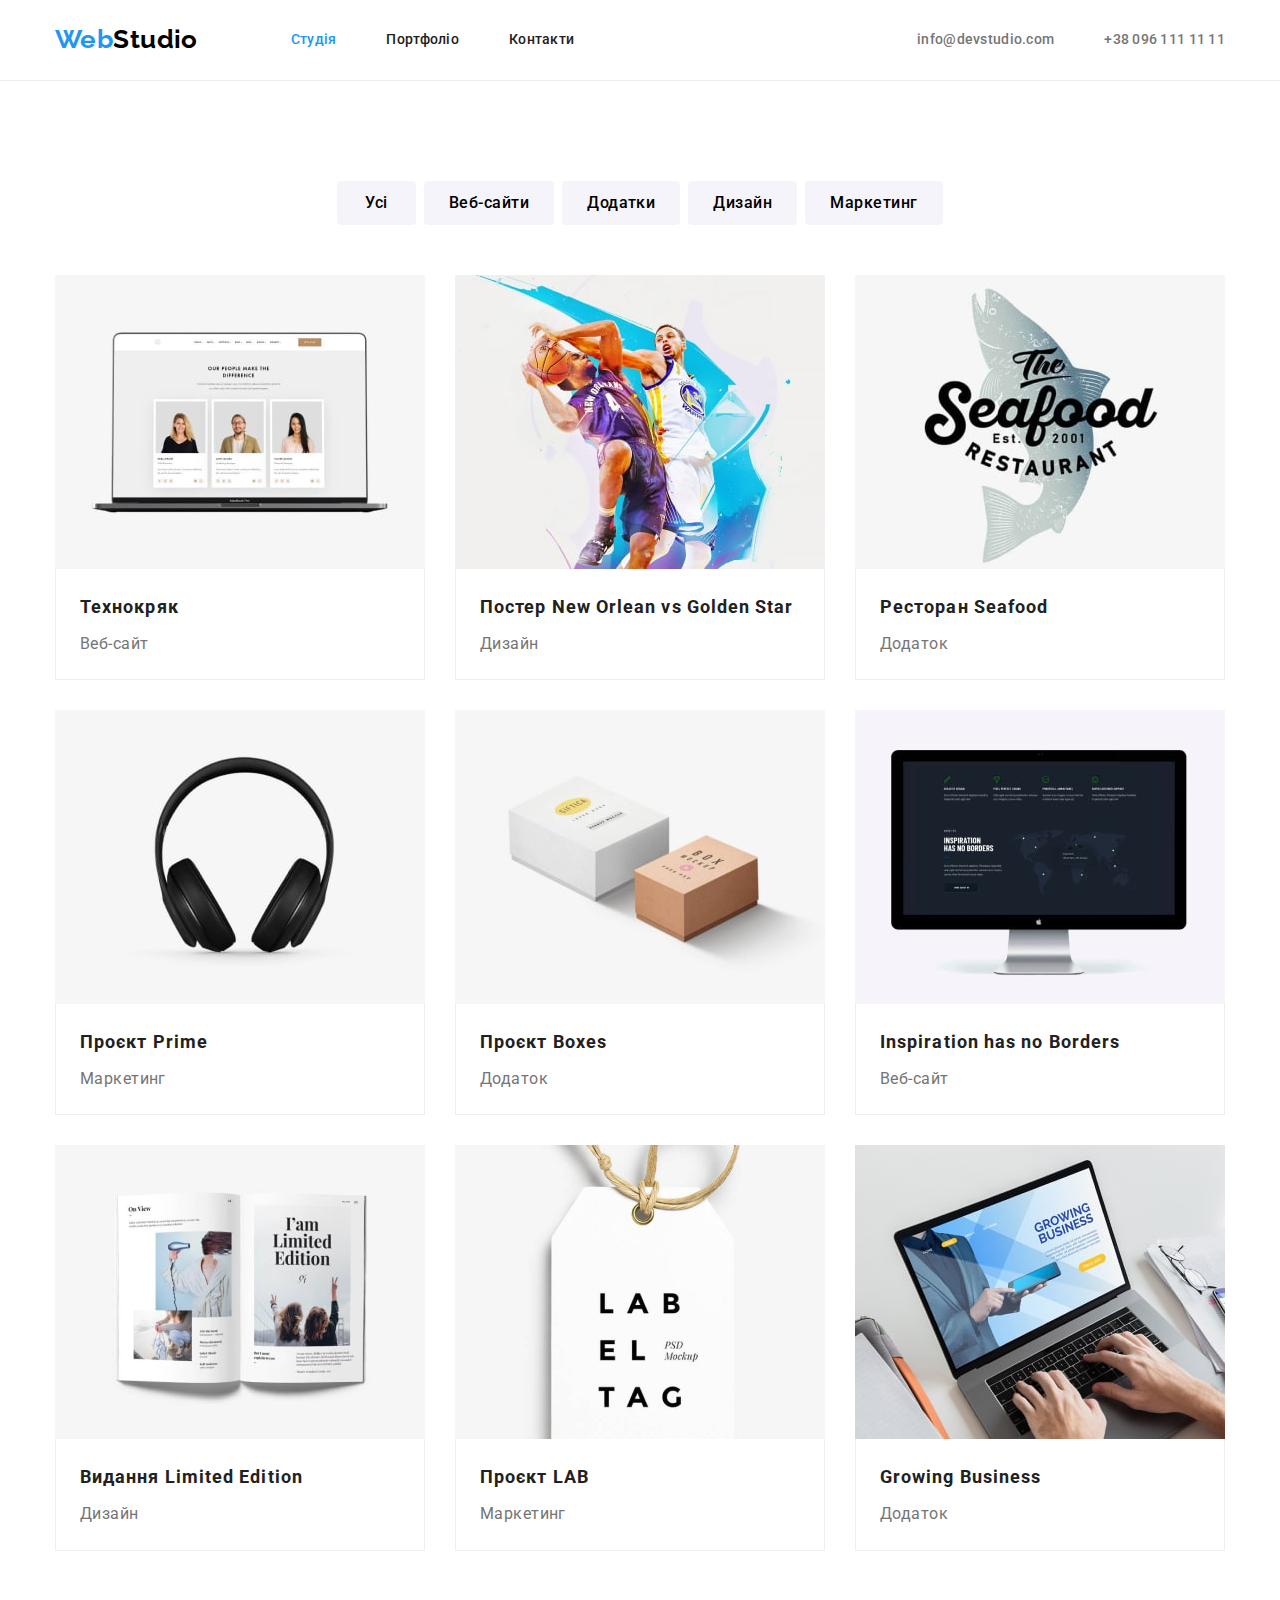
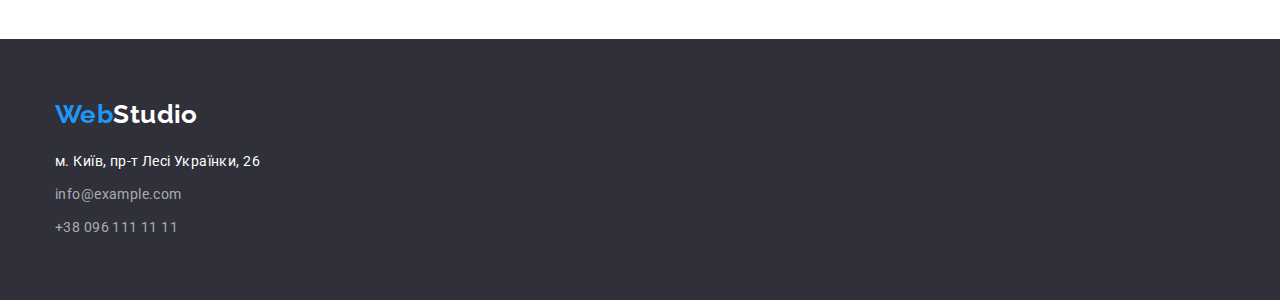
==== portpholio.html @ 0f4ca8cf "start HW4" ====
<!DOCTYPE html>
<html lang="uk">
  <head>
    <meta charset="UTF-8" />
    <meta http-equiv="X-UA-Compatible" content="IE=edge" />
    <meta name="viewport" content="width=device-width, initial-scale=1.0" />
    <title>Portfolio</title>
    <link
      rel="stylesheet"
      href="https://cdn.jsdelivr.net/npm/modern-normalize@1.1.0/modern-normalize.min.css"
    />
    <link rel="stylesheet" href="./CSS/styles.css" />
    <link rel="preconnect" href="https://fonts.googleapis.com" />
    <link rel="preconnect" href="https://fonts.gstatic.com" crossorigin />
    <link
      href="https://fonts.googleapis.com/css2?family=Raleway:wght@700&family=Roboto:wght@400;500;700;900&display=swap"
      rel="stylesheet"
    />
  </head>
  <body>
    <!-- header -->
    <header class="page-header">
      <div class="container header-container">
        <nav class="navigation-header">
          <a href="./index.html" class="logo"
            ><span class="web">Web</span>Studio</a
          >
          <ul class="menu-list">
            <li class="header-item">
              <a href="./index.html" class="link current">Студія</a>
            </li>
            <li class="header-item">
              <a href="./portpholio.html" class="link">Портфоліо</a>
            </li>
            <li class="header-item">
              <a href="#adresa" class="link">Контакти</a>
            </li>
          </ul>
        </nav>
        <ul class="menu-list">
          <li class="phone-email-header">
            <a href="mailto:info@devstudio.com" class="email"
              >info@devstudio.com</a
            >
          </li>
          <li class="phone-email-header">
            <a href="tel:+380961111111" class="phone">+38 096 111 11 11</a>
          </li>
        </ul>
      </div>
    </header>
    <!-- portfolio -->
    <main>
      <section class="portfolio-section section">
        <div class="container">
          <h1 class="visually-hidden">Портфоліо</h1>
          <ul class="list portfolio-menu">
            <li class="portfolio-li">
              <button type="button" class="portfolio-btn all">Усі</button>
            </li>
            <li class="portfolio-li">
              <button type="button" class="portfolio-btn">Веб-сайти</button>
            </li>
            <li class="portfolio-li">
              <button type="button" class="portfolio-btn">Додатки</button>
            </li>
            <li class="portfolio-li">
              <button type="button" class="portfolio-btn">Дизайн</button>
            </li>
            <li class="portfolio-li">
              <button type="button" class="portfolio-btn">Маркетинг</button>
            </li>
          </ul>
          <ul class="list portfolio-cards">
            <li class="list portfolio-card-li">
              <a href="#" class="project-link"
                ><img
                  src="./images/project1-min.jpg"
                  alt="Магазин електроніки"
                  width="370"
                  height="294"
                  class="project-foto"
                />
                <div class="portfolio-div">
                  <h2 class="project-name">Технокряк</h2>
                  <p class="e-type">Веб-сайт</p>
                </div></a
              >
            </li>
            <li class="list portfolio-card-li">
              <a href="#" class="project-link"
                ><img
                  src="./images/project2-min.jpg"
                  alt="Постер баскетбольного матчу"
                  width="370"
                  height="294"
                  class="project-foto"
                />
                <div class="portfolio-div">
                  <h2 class="project-name">Постер New Orlean vs Golden Star</h2>
                  <p class="e-type">Дизайн</p>
                </div></a
              >
            </li>
            <li class="list portfolio-card-li">
              <a href="#" class="project-link"
                ><img
                  src="./images/project3-min.jpg"
                  alt="Ресторан морепродуктів"
                  width="370"
                  height="294"
                  class="project-foto"
                />
                <div class="portfolio-div">
                  <h2 class="project-name">Ресторан Seafood</h2>
                  <p class="e-type">Додаток</p>
                </div></a
              >
            </li>
            <li class="list portfolio-card-li">
              <a href="#" class="project-link"
                ><img
                  src="./images/project4-min.jpg"
                  alt="Маркетинговий проєкт"
                  width="370"
                  height="294"
                  class="project-foto"
                />
                <div class="portfolio-div">
                  <h2 class="project-name">Проєкт Prime</h2>
                  <p class="e-type">Маркетинг</p>
                </div></a
              >
            </li>
            <li class="list portfolio-card-li">
              <a href="#" class="project-link">
                <img
                  src="./images/project5-min.jpg"
                  alt="Додаток боксес"
                  width="370"
                  height="294"
                  class="project-foto"
                />
                <div class="portfolio-div">
                  <h2 class="project-name">Проєкт Boxes</h2>
                  <p class="e-type">Додаток</p>
                </div></a
              >
            </li>
            <li class="list portfolio-card-li">
              <a href="#" class="project-link">
                <img
                  src="./images/project6-min.jpg"
                  alt="Веб-сайт натхнення не має кордонів"
                  width="370"
                  height="294"
                  class="project-foto"
                />
                <div class="portfolio-div">
                  <h2 class="project-name">Inspiration has no Borders</h2>
                  <p class="e-type">Веб-сайт</p>
                </div></a
              >
            </li>
            <li class="list portfolio-card-li">
              <a href="#" class="project-link">
                <img
                  src="./images/project7-min.jpg"
                  alt="Дизайн книги"
                  width="370"
                  height="294"
                  class="project-foto"
                />
                <div class="portfolio-div">
                  <h2 class="project-name">Видання Limited Edition</h2>
                  <p class="e-type">Дизайн</p>
                </div></a
              >
            </li>
            <li class="list portfolio-card-li">
              <a href="#" class="project-link">
                <img
                  src="./images/project8-min.jpg"
                  alt="Маркетинговий проєкт"
                  width="370"
                  height="294"
                  class="project-foto"
                />
                <div class="portfolio-div">
                  <h2 class="project-name">Проєкт LAB</h2>
                  <p class="e-type">Маркетинг</p>
                </div></a
              >
            </li>
            <li class="list portfolio-card-li">
              <a href="#" class="project-link"
                ><img
                  src="./images/project9-min.jpg"
                  alt="Додаток для бізнесу"
                  width="370"
                  height="294"
                  class="project-foto"
                />
                <div class="portfolio-div">
                  <h2 class="project-name">Growing Business</h2>
                  <p class="e-type">Додаток</p>
                </div></a
              >
            </li>
          </ul>
        </div>
      </section>
    </main>
    <footer class="footer">
      <div class="container">
        <a href="./index.html" class="logo"
          ><span class="web">Web</span
          ><span class="studio-footer">Studio</span></a
        >
        <address class="address-data" id="adresa">
          <ul class="list address-list">
            <li class="addres-text">
              <a
                href="https://goo.gl/maps/MU84THvTywT1Y9c1A"
                target="_blank"
                rel="noopener noreferrer nofollow"
                class="address"
                >м. Київ, пр-т Лесі Українки, 26</a
              >
            </li>
            <li class="addres-text">
              <a href="mailto:info@devstudio.com" class="email-footer"
                >info@example.com</a
              >
            </li>
            <li class="addres-text">
              <a href="tel:+380961111111" class="phone-footer"
                >+38 096 111 11 11</a
              >
            </li>
          </ul>
        </address>
      </div>
    </footer>
  </body>
</html>
---- CSS/styles.css ----
/* delete standart browser styles, root */
.link,
.logo,
.email,
.phone,
.phone-footer,
.email-footer,
.address,
.project-link {
  text-decoration: none;
}
h1,
h2,
h3,
h4,
p {
  margin-top: 0;
  margin-bottom: 0;
}
ul,
ol {
  margin-top: 0;
  margin-bottom: 0;
  padding-left: 0;
}
.list,
.menu-list {
  list-style: none;
}
img {
  display: block;
  max-width: 100%;
  height: auto;
}
.address-data {
  font-style: normal;
}

:root {
  --primary-font: "Roboto", sans-serif;
  --primary-text-color-theme-dark: #212121;
  --secondary-color-theme-gray: #757575;
  --primary-text-color-theme-light: #ffffff;
  --secondary-text-color-theme-dark: #000000;
  --button-color: #188ce8;
  --accent-color: #2196f3;
  --primary-background-color-theme-light: #f5f4fa;
  --secondary-background-color-theme-light: #2f303a;
  --secondary-text-color-4footer-gray: rgba(255, 255, 255, 0.6);
  --border-color-for-portfolio: #eeeeee;
}
body {
  font-family: var(--primary-font);
  background-color: var(--primary-text-color-theme-light);
  color: var(--primary-text-color-theme-dark);
  font-size: 14px;
  letter-spacing: 0.03em;
}
.container {
  width: 1200px;
  margin-left: auto;
  margin-right: auto;
  padding-left: 15px;
  padding-right: 15px;
}
.section {
  padding-bottom: 94px;
  padding-top: 94px;
}
.list-wrap {
  display: flex;
  flex-wrap: wrap;
  gap: 30px;
}
.visually-hidden {
  position: absolute;
  white-space: nowrap;
  width: 1px;
  height: 1px;
  overflow: hidden;
  border: 0;
  padding: 0;
  clip: rect(0 0 0 0);
  clip-path: inset(50%);
  margin: -1px;
}

/* header */

.page-header {
  padding-top: 24px;
  padding-bottom: 25px;
  border-bottom: 1px solid #ececec;
}
.header-container {
  display: flex;
  align-items: center;
  margin-left: auto;
}
.navigation-header {
  display: flex;
  align-items: center;
}
.menu-list {
  display: flex;
  margin-left: auto;
}
.header-item:not(:last-child) {
  margin-right: 50px;
}
.logo {
  font-family: "Raleway";
  font-weight: 700;
  font-size: 26px;
  line-height: 1.2;
  color: var(--secondary-text-color-theme-dark);

  margin-right: 93px;
}
.web {
  color: var(--accent-color);
}

.link {
  font-weight: 500;
  line-height: 1.14;
  letter-spacing: 0.02em;
  color: var(--primary-text-color-theme-dark);
}
.current {
  color: var(--accent-color);
}
.email,
.phone {
  font-weight: 500;
  line-height: 1.14;
  letter-spacing: 0.02em;
  color: var(--secondary-color-theme-gray);
}
.email {
  margin-left: auto;
  margin-right: 50px;
}

.menu-list :hover,
.phone-footer:hover,
.email-footer:hover,
.menu-list :focus,
.phone-footer:focus,
.email-footer:focus {
  color: var(--accent-color);
}

/* hero */
.hero-section {
  background-color: var(--secondary-background-color-theme-light);
  text-align: center;
  padding-bottom: 200px;
  padding-top: 200px;
}
.hero-title {
  font-weight: 900;
  font-size: 44px;
  line-height: 1.36;
  letter-spacing: 0.06em;
  text-transform: uppercase;
  color: var(--primary-text-color-theme-light);

  margin-bottom: 30px;
  margin-left: auto;
  margin-right: auto;
  width: 696px;
}
.hero-btn {
  font-weight: 700;
  font-size: 16px;
  line-height: 1.88;
  display: block;
  align-items: center;
  letter-spacing: 0.06em;
  color: var(--primary-text-color-theme-light);
  background: var(--button-color);
  box-shadow: 0px 4px 4px rgba(0, 0, 0, 0.15);
  border-radius: 4px;
  cursor: pointer;

  border: solid var(--accent-color);
  margin: auto;
  padding: 10px 32px;
}

/* features */

.features {
  padding-top: 94px;
}
.features-list {
  display: flex;
}
.features-li:not(:last-child) {
  margin-right: 30px;
}
.features-li {
  width: 270px;
}
.features-title {
  font-weight: 700;
  font-size: 14px;
  line-height: 1.14;
  text-transform: uppercase;

  margin-bottom: 10px;
}
.features-text {
  line-height: 1.71;
  color: var(--secondary-color-theme-gray);
}

/* what-we-do */

.what-we-do-section {
  padding-bottom: 94px;
}
.what-we-do-title,
.our-team-title {
  font-weight: 700;
  font-size: 36px;
  line-height: 1.16;
  text-align: center;

  margin-bottom: 50px;
}

/* team */

.our-team {
  background: var(--primary-background-color-theme-light);
}
.our-team-data {
  background-color: var(--primary-text-color-theme-light);
  border-bottom: 1px solid var(--primary-text-color-theme-light);
  border-radius: 0px 0px 4px 4px;
}
.team-div {
  padding: 30px 0;
}
.our-teammate {
  font-weight: 500;
  font-size: 16px;
  line-height: 1.19;
  text-align: center;

  margin-bottom: 10px;
}
.our-team-position {
  font-size: 16px;
  line-height: 1.19;
  text-align: center;
  color: var(--secondary-color-theme-gray);
}

/* FOOTER!!! */

.footer {
  background: var(--secondary-background-color-theme-light);
  padding-top: 60px;
  padding-bottom: 60px;
}
.address {
  line-height: 1.71;
  color: var(--primary-text-color-theme-light);
}
.email-footer,
.phone-footer {
  line-height: 1.71;
  color: var(--secondary-text-color-4footer-gray);
}
.address-data {
  margin-top: 20px;
}
.addres-text:not(:last-child) {
  margin-bottom: 9px;
}
.studio-footer {
  color: var(--primary-text-color-theme-light);
}

/* portfolio */

.portfolio-section {
  padding-top: 100px;
  padding-bottom: 88px;
}
.portfolio-btn {
  font-family: "Roboto";
  font-weight: 500;
  font-size: 16px;
  line-height: 1.63;
  text-align: center;
  letter-spacing: 0.03em;
  background: var(--primary-background-color-theme-light);
  cursor: pointer;
  border-radius: 4px;

  border: solid var(--primary-background-color-theme-light);
  padding: 6px 22px;
}
.all {
  padding: 6px 25px;
}
.portfolio-li :hover,
.portfolio-li :focus {
  color: var(--primary-text-color-theme-light);
  background-color: var(--accent-color);
  border: solid var(--accent-color);
}
.portfolio-menu {
  display: flex;
  gap: 8px;
  justify-content: center;
  margin-bottom: 50px;
}

.project-name {
  font-weight: 700;
  font-size: 18px;
  line-height: 2;
  letter-spacing: 0.06em;
  color: var(--primary-text-color-theme-dark);

  margin-bottom: 4px;
}
.e-type {
  font-size: 16px;
  line-height: 1.88;
  color: var(--secondary-color-theme-gray);
}
.portfolio-cards {
  display: flex;
  flex-wrap: wrap;
  gap: 30px;
}
.portfolio-div {
  padding: 20px 24px;
  border-left: 1px solid var(--border-color-for-portfolio);
  border-right: 1px solid var(--border-color-for-portfolio);
  border-bottom: 1px solid var(--border-color-for-portfolio);
}
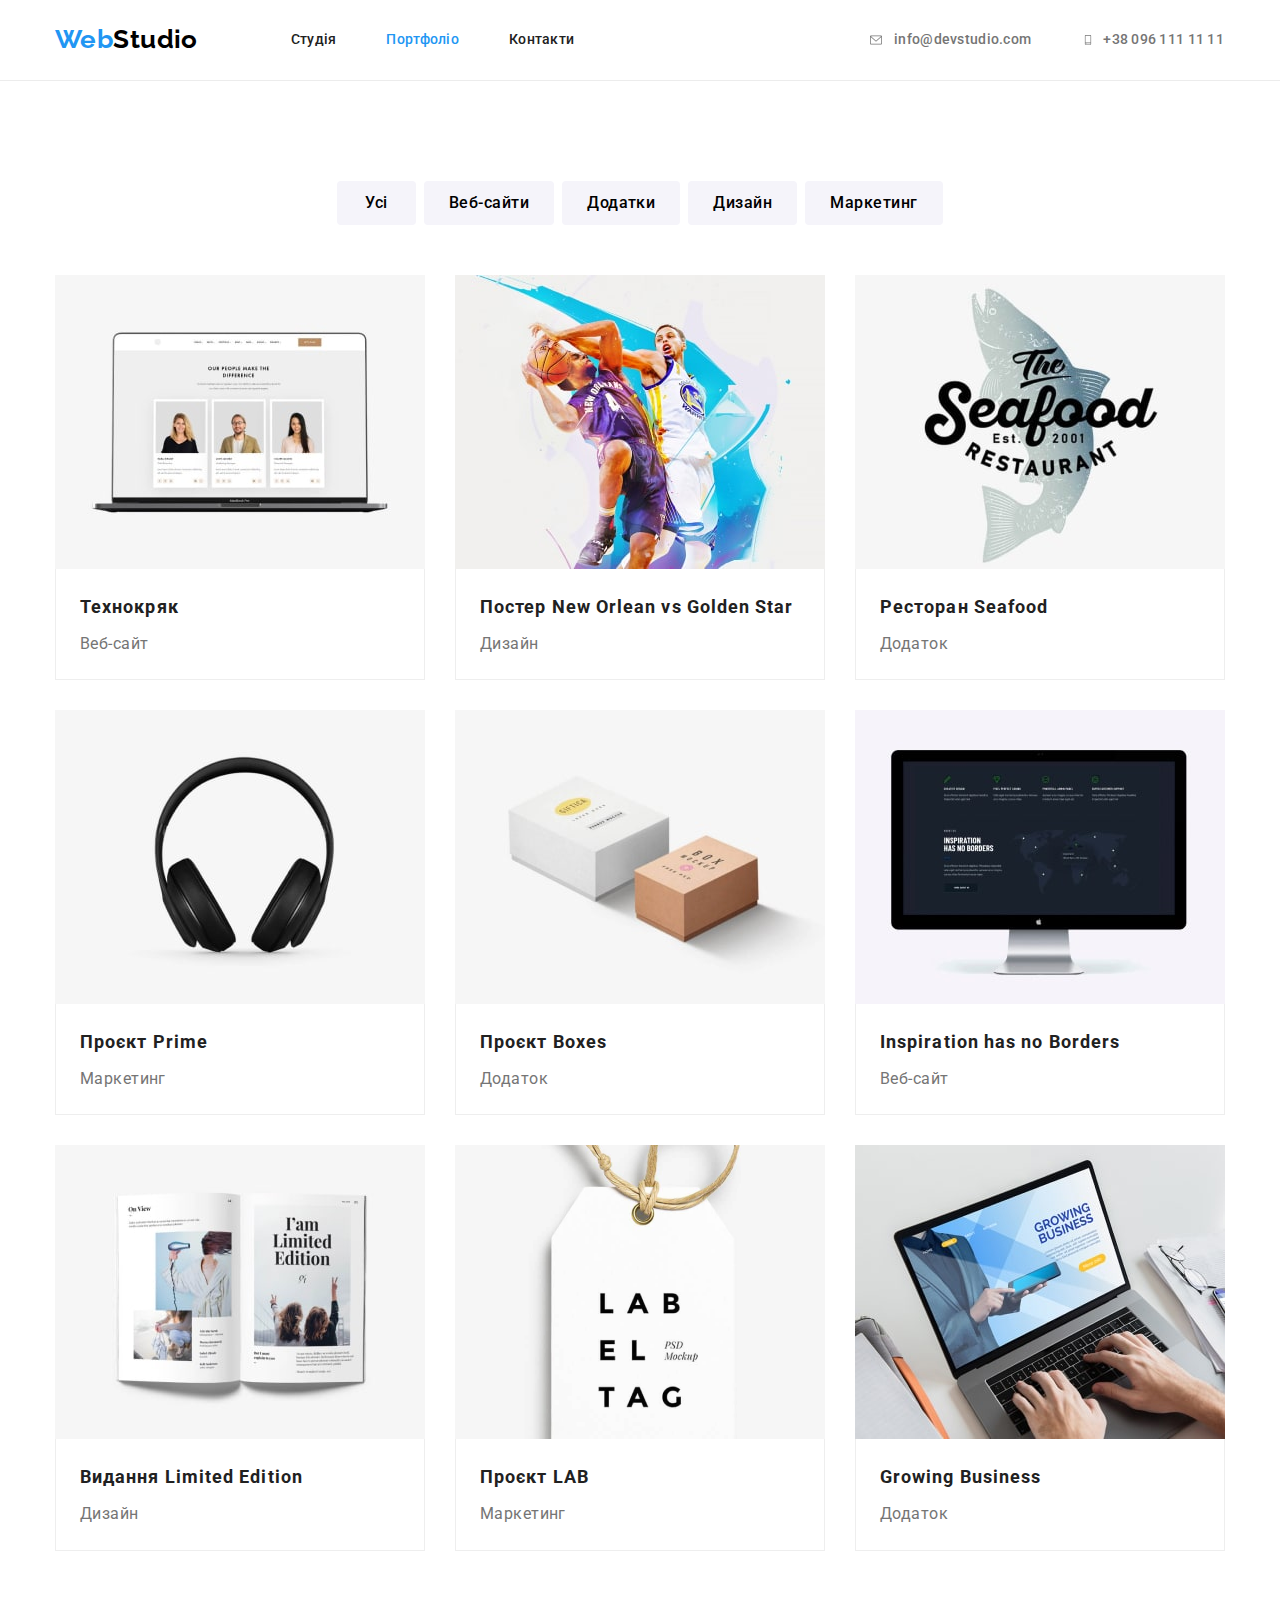
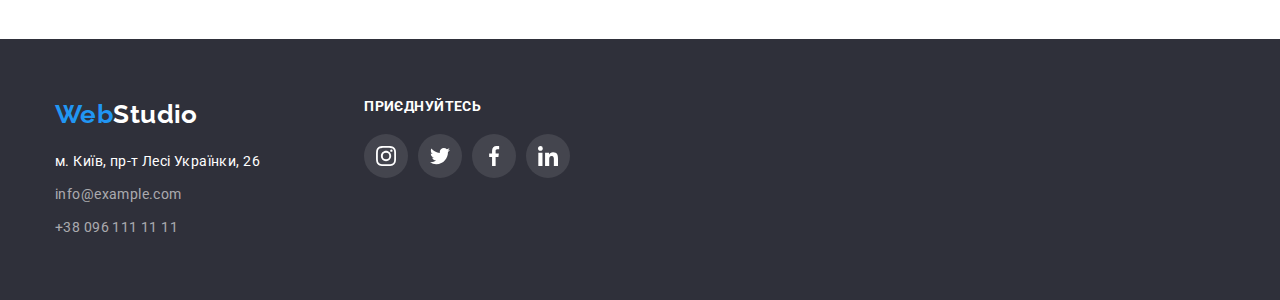
==== commit 8c485b9b: "complete 99%" ====
--- a/portpholio.html
+++ b/portpholio.html
@@ -27,10 +27,10 @@
           >
           <ul class="menu-list">
             <li class="header-item">
-              <a href="./index.html" class="link current">Студія</a>
+              <a href="./index.html" class="link">Студія</a>
             </li>
             <li class="header-item">
-              <a href="./portpholio.html" class="link">Портфоліо</a>
+              <a href="./portpholio.html" class="link current">Портфоліо</a>
             </li>
             <li class="header-item">
               <a href="#adresa" class="link">Контакти</a>
@@ -39,16 +39,35 @@
         </nav>
         <ul class="menu-list">
           <li class="phone-email-header">
-            <a href="mailto:info@devstudio.com" class="email"
-              >info@devstudio.com</a
+            <a href="mailto:info@devstudio.com" class="email">
+              <svg
+                aria-label="почта"
+                class="icon-header"
+                width="16"
+                height="12"
+              >
+                <use href="./images/sprite.svg#icon-letter-header"></use>
+              </svg>
+              info@devstudio.com</a
             >
           </li>
           <li class="phone-email-header">
-            <a href="tel:+380961111111" class="phone">+38 096 111 11 11</a>
+            <a href="tel:+380961111111" class="phone">
+              <svg
+                aria-label="мобільний телефон"
+                class="icon-header"
+                width="10"
+                height="16"
+              >
+                <use href="./images/sprite.svg#icon-smartphone"></use>
+              </svg>
+              +38 096 111 11 11</a
+            >
           </li>
         </ul>
       </div>
     </header>
+
     <!-- portfolio -->
     <main>
       <section class="portfolio-section section">
@@ -211,35 +230,93 @@
         </div>
       </section>
     </main>
+
+    <!-- FOOTER -->
+
     <footer class="footer">
       <div class="container">
-        <a href="./index.html" class="logo"
-          ><span class="web">Web</span
-          ><span class="studio-footer">Studio</span></a
-        >
-        <address class="address-data" id="adresa">
-          <ul class="list address-list">
-            <li class="addres-text">
-              <a
-                href="https://goo.gl/maps/MU84THvTywT1Y9c1A"
-                target="_blank"
-                rel="noopener noreferrer nofollow"
-                class="address"
-                >м. Київ, пр-т Лесі Українки, 26</a
-              >
-            </li>
-            <li class="addres-text">
-              <a href="mailto:info@devstudio.com" class="email-footer"
-                >info@example.com</a
-              >
-            </li>
-            <li class="addres-text">
-              <a href="tel:+380961111111" class="phone-footer"
-                >+38 096 111 11 11</a
-              >
+        <div class="neigborhood">
+          <a href="./index.html" class="logo"
+            ><span class="web">Web</span
+            ><span class="studio-footer">Studio</span></a
+          >
+          <address class="address-data" id="adresa">
+            <ul class="list address-list">
+              <li class="addres-text">
+                <a
+                  href="https://goo.gl/maps/MU84THvTywT1Y9c1A"
+                  target="_blank"
+                  rel="noopener noreferrer nofollow"
+                  class="address"
+                  >м. Київ, пр-т Лесі Українки, 26</a
+                >
+              </li>
+              <li class="addres-text">
+                <a href="mailto:info@devstudio.com" class="email-footer"
+                  >info@example.com</a
+                >
+              </li>
+              <li class="addres-text">
+                <a href="tel:+380961111111" class="phone-footer"
+                  >+38 096 111 11 11</a
+                >
+              </li>
+            </ul>
+          </address>
+        </div>
+        <div class="footer-join neigborhood">
+          <h2 class="footer-title">приєднуйтесь</h2>
+          <ul class="list footer-ul">
+            <li class="footer-link-li">
+              <a href="#" class="footer-link">
+                <svg
+                  arial-label="інстаграм"
+                  class="icon-footer"
+                  width="20"
+                  height="20"
+                >
+                  <use href="./images/sprite.svg#icon-instagram"></use>
+                </svg>
+              </a>
+            </li>
+            <li class="footer-link-li">
+              <a href="#" class="footer-link">
+                <svg
+                  arial-label="твітер"
+                  class="icon-footer"
+                  width="20"
+                  height="20"
+                >
+                  <use href="./images/sprite.svg#icon-twitter"></use>
+                </svg>
+              </a>
+            </li>
+            <li class="footer-link-li">
+              <a href="#" class="footer-link">
+                <svg
+                  arial-label="фейсбук"
+                  class="icon-footer"
+                  width="20"
+                  height="20"
+                >
+                  <use href="./images/sprite.svg#icon-facebook"></use>
+                </svg>
+              </a>
+            </li>
+            <li class="footer-link-li">
+              <a href="#" class="footer-link">
+                <svg
+                  arial-label="лінкедін"
+                  class="icon-footer"
+                  width="20"
+                  height="20"
+                >
+                  <use href="./images/sprite.svg#icon-linkedin"></use>
+                </svg>
+              </a>
             </li>
           </ul>
-        </address>
+        </div>
       </div>
     </footer>
   </body>
--- a/CSS/styles.css
+++ b/CSS/styles.css
@@ -48,6 +48,9 @@
   --secondary-background-color-theme-light: #2f303a;
   --secondary-text-color-4footer-gray: rgba(255, 255, 255, 0.6);
   --border-color-for-portfolio: #eeeeee;
+  --hero-overlay: rgb(47, 48, 58, 0.4);
+  --new-bg-color-hero: #c4c4c4;
+  --icon-color: #afb1b8;
 }
 body {
   font-family: var(--primary-font);
@@ -104,6 +107,7 @@
 .menu-list {
   display: flex;
   margin-left: auto;
+  align-items: center;
 }
 .header-item:not(:last-child) {
   margin-right: 50px;
@@ -132,10 +136,14 @@
 }
 .email,
 .phone {
+  display: flex;
+  align-items: center;
   font-weight: 500;
   line-height: 1.14;
   letter-spacing: 0.02em;
   color: var(--secondary-color-theme-gray);
+  fill: currentColor;
+  padding: 1px;
 }
 .email {
   margin-left: auto;
@@ -151,13 +159,29 @@
   color: var(--accent-color);
 }
 
+.icon-header {
+  margin-right: 10px;
+  display: flex;
+  fill: currentColor;
+  align-items: center;
+}
+
 /* hero */
+
 .hero-section {
-  background-color: var(--secondary-background-color-theme-light);
+  background-color: var(--new-bg-color-hero);
   text-align: center;
   padding-bottom: 200px;
   padding-top: 200px;
-}
+
+  width: 1600px;
+  background-image: linear-gradient(var(--hero-overlay), var(--hero-overlay)),
+    url(../images/hero.jpg);
+  background-size: cover;
+  margin-left: auto;
+  margin-right: auto;
+}
+
 .hero-title {
   font-weight: 900;
   font-size: 44px;
@@ -216,13 +240,21 @@
   color: var(--secondary-color-theme-gray);
 }
 
+.features-div {
+  padding: 25px 100px;
+  border-radius: 4px;
+  background-color: var(--primary-background-color-theme-light);
+  margin-bottom: 30px;
+}
+
 /* what-we-do */
 
 .what-we-do-section {
   padding-bottom: 94px;
 }
 .what-we-do-title,
-.our-team-title {
+.our-team-title,
+.our-clients-title {
   font-weight: 700;
   font-size: 36px;
   line-height: 1.16;
@@ -240,6 +272,9 @@
   background-color: var(--primary-text-color-theme-light);
   border-bottom: 1px solid var(--primary-text-color-theme-light);
   border-radius: 0px 0px 4px 4px;
+
+  box-shadow: 0px 1px 3px rgba(0, 0, 0, 0.12), 0px 1px 1px rgba(0, 0, 0, 0.14),
+    0px 2px 1px rgba(0, 0, 0, 0.2);
 }
 .team-div {
   padding: 30px 0;
@@ -257,6 +292,60 @@
   line-height: 1.19;
   text-align: center;
   color: var(--secondary-color-theme-gray);
+  margin-bottom: 16px;
+}
+.team-ul {
+  display: flex;
+  justify-content: center;
+  column-gap: 10px;
+}
+.team-link {
+  display: flex;
+  justify-content: center;
+  align-items: center;
+  width: 44px;
+  height: 44px;
+  border-radius: 50%;
+  background-color: var(--primary-text-color-theme-light);
+  color: var(--icon-color);
+}
+.icon-team {
+  fill: currentColor;
+}
+.team-link-li :hover,
+.team-link-li :focus {
+  color: var(--primary-text-color-theme-light);
+  background-color: var(--accent-color);
+}
+
+/* ----------------------OUR CLIENTS------------------ */
+
+.clients-ul {
+  display: flex;
+  justify-content: center;
+  gap: 30px;
+}
+
+.client-link {
+  width: 170px;
+  height: 92px;
+  border-radius: 4px;
+  border: 1px solid;
+  color: var(--icon-color);
+  display: flex;
+  justify-content: center;
+  align-items: center;
+}
+.icon-clients {
+  fill: currentColor;
+}
+.client-link:hover,
+.client-link:focus {
+  color: var(--accent-color);
+}
+.icon-clients:hover,
+.icon-clients:focus {
+  fill: currentColor;
 }
 
 /* FOOTER!!! */
@@ -269,6 +358,7 @@
 .address {
   line-height: 1.71;
   color: var(--primary-text-color-theme-light);
+  width: 231;
 }
 .email-footer,
 .phone-footer {
@@ -283,6 +373,46 @@
 }
 .studio-footer {
   color: var(--primary-text-color-theme-light);
+}
+.footer-title {
+  font-weight: 700;
+  font-size: 14px;
+  line-height: 1.14;
+  text-transform: uppercase;
+  color: var(--primary-text-color-theme-light);
+  margin-bottom: 20px;
+}
+.footer-ul {
+  display: flex;
+  justify-content: baseline;
+  column-gap: 10px;
+}
+.footer-link {
+  display: flex;
+  justify-content: center;
+  align-items: center;
+  width: 44px;
+  height: 44px;
+  border-radius: 50%;
+  background-color: rgba(255, 255, 255, 0.1);
+  color: var(--primary-text-color-theme-light);
+}
+.icon-footer {
+  fill: currentColor;
+}
+.footer-link-li :hover,
+.footer-link-li :focus {
+  color: var(--primary-text-color-theme-light);
+  background-color: var(--accent-color);
+}
+
+.neigborhood {
+  display: inline-block;
+  align-items: baseline;
+}
+.footer-join {
+  margin-left: 70px;
+  vertical-align: top;
 }
 
 /* portfolio */
@@ -313,6 +443,8 @@
   color: var(--primary-text-color-theme-light);
   background-color: var(--accent-color);
   border: solid var(--accent-color);
+  box-shadow: 0px 3px 1px rgba(0, 0, 0, 0.1), 0px 1px 2px rgba(0, 0, 0, 0.08),
+    0px 2px 2px rgba(0, 0, 0, 0.12);
 }
 .portfolio-menu {
   display: flex;
@@ -346,3 +478,12 @@
   border-right: 1px solid var(--border-color-for-portfolio);
   border-bottom: 1px solid var(--border-color-for-portfolio);
 }
+
+.portfolio-card-li {
+  display: block;
+}
+.portfolio-cards .portfolio-card-li:hover,
+.portfolio-cards .portfolio-card-li:focus {
+  box-shadow: 0px 1px 1px rgba(0, 0, 0, 0.12), 0px 4px 4px rgba(0, 0, 0, 0.06),
+    1px 4px 6px rgba(0, 0, 0, 0.16);
+}
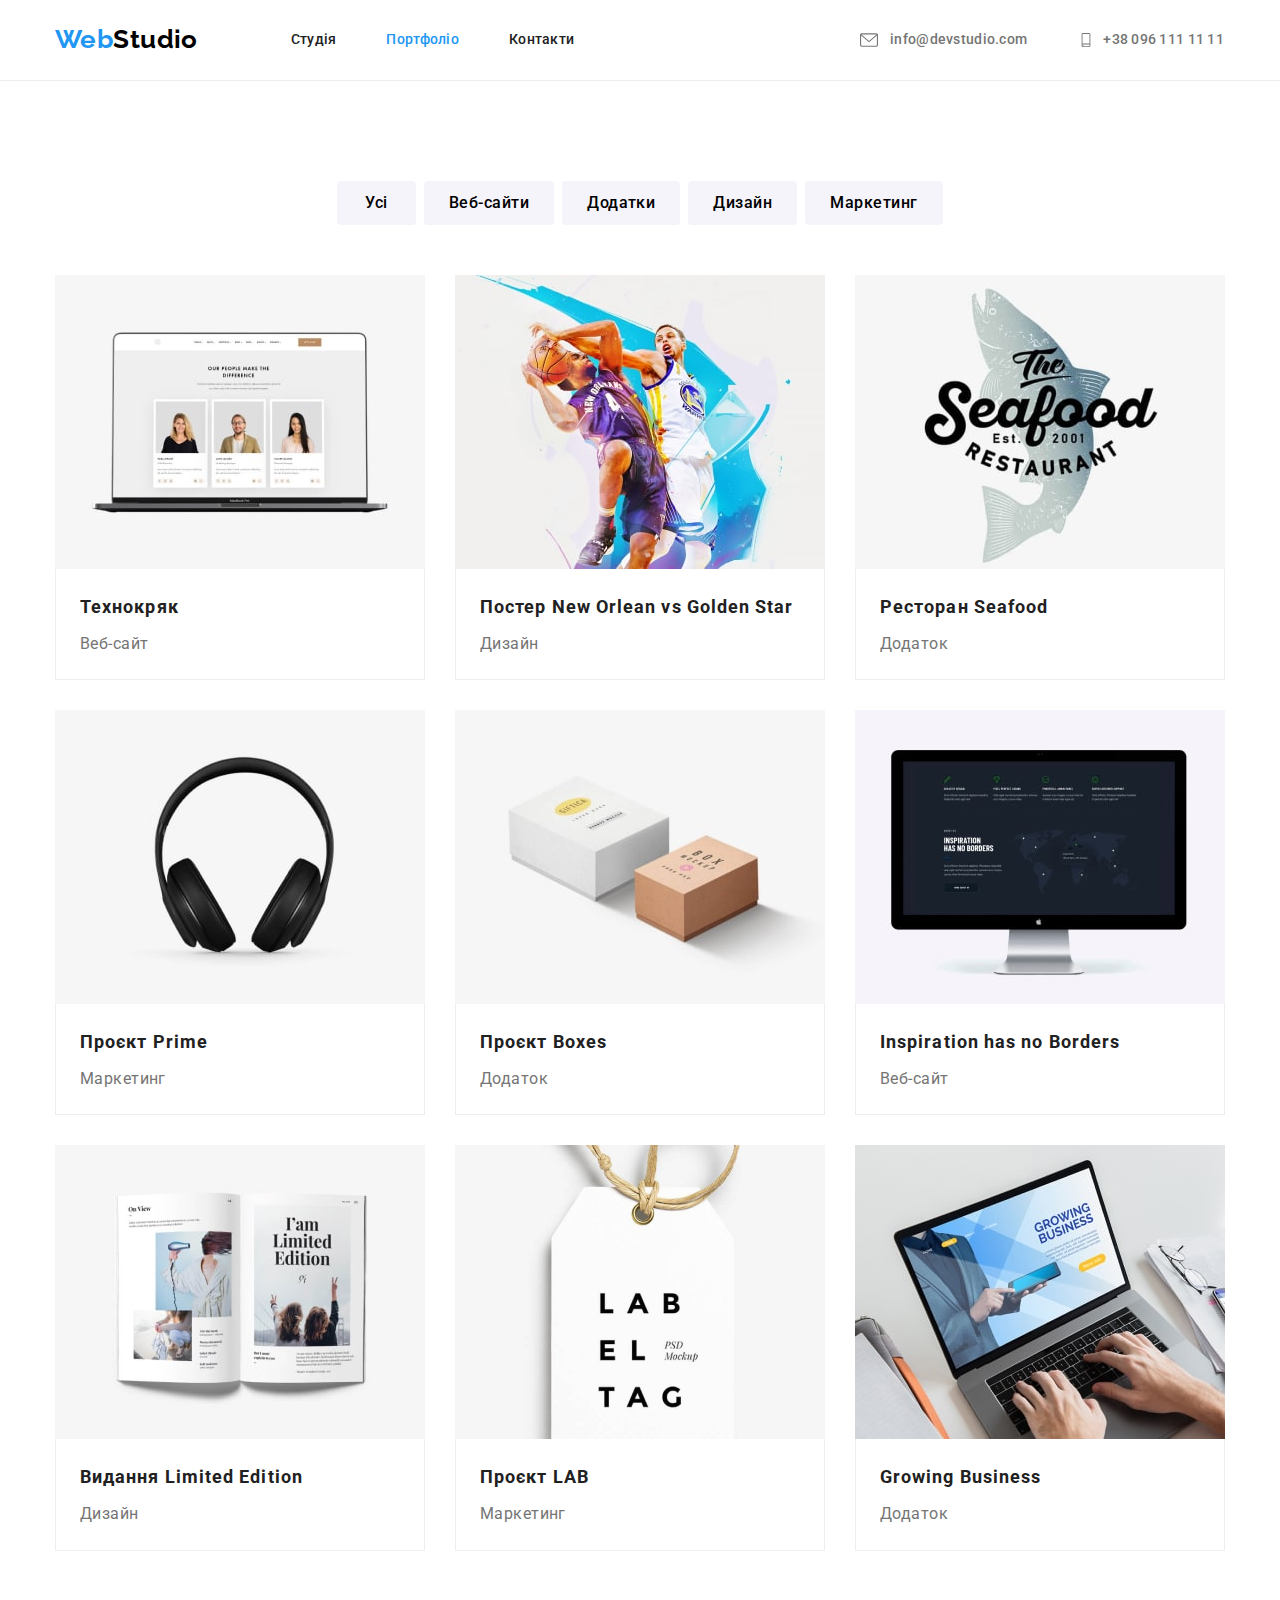
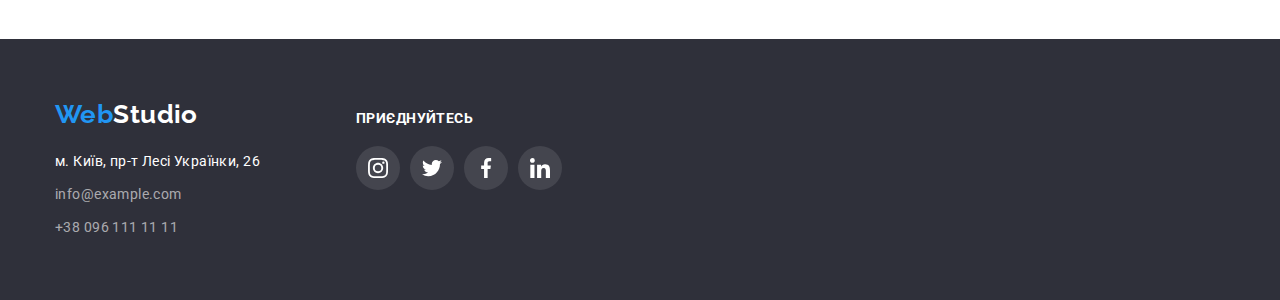
==== commit 2a099906: "after fixing" ====
--- a/portpholio.html
+++ b/portpholio.html
@@ -43,8 +43,8 @@
               <svg
                 aria-label="почта"
                 class="icon-header"
-                width="16"
-                height="12"
+                width="22"
+                height="18"
               >
                 <use href="./images/sprite.svg#icon-letter-header"></use>
               </svg>
@@ -56,8 +56,8 @@
               <svg
                 aria-label="мобільний телефон"
                 class="icon-header"
-                width="10"
-                height="16"
+                width="14"
+                height="20"
               >
                 <use href="./images/sprite.svg#icon-smartphone"></use>
               </svg>
@@ -234,7 +234,7 @@
     <!-- FOOTER -->
 
     <footer class="footer">
-      <div class="container">
+      <div class="container footer-container">
         <div class="neigborhood">
           <a href="./index.html" class="logo"
             ><span class="web">Web</span
@@ -264,8 +264,8 @@
             </ul>
           </address>
         </div>
-        <div class="footer-join neigborhood">
-          <h2 class="footer-title">приєднуйтесь</h2>
+        <div class="footer-join">
+          <p class="footer-title">приєднуйтесь</p>
           <ul class="list footer-ul">
             <li class="footer-link-li">
               <a href="#" class="footer-link">
--- a/CSS/styles.css
+++ b/CSS/styles.css
@@ -241,7 +241,10 @@
 }
 
 .features-div {
-  padding: 25px 100px;
+  display: flex;
+  align-items: center;
+  justify-content: center;
+  height: 120px;
   border-radius: 4px;
   background-color: var(--primary-background-color-theme-light);
   margin-bottom: 30px;
@@ -358,7 +361,6 @@
 .address {
   line-height: 1.71;
   color: var(--primary-text-color-theme-light);
-  width: 231;
 }
 .email-footer,
 .phone-footer {
@@ -407,12 +409,12 @@
 }
 
 .neigborhood {
-  display: inline-block;
+  width: 231px;
+  margin-right: 70px;
+}
+.footer-container {
+  display: flex;
   align-items: baseline;
-}
-.footer-join {
-  margin-left: 70px;
-  vertical-align: top;
 }
 
 /* portfolio */
@@ -479,11 +481,11 @@
   border-bottom: 1px solid var(--border-color-for-portfolio);
 }
 
-.portfolio-card-li {
+.project-link {
   display: block;
 }
-.portfolio-cards .portfolio-card-li:hover,
-.portfolio-cards .portfolio-card-li:focus {
+.project-link:hover,
+.project-link:focus {
   box-shadow: 0px 1px 1px rgba(0, 0, 0, 0.12), 0px 4px 4px rgba(0, 0, 0, 0.06),
     1px 4px 6px rgba(0, 0, 0, 0.16);
 }
